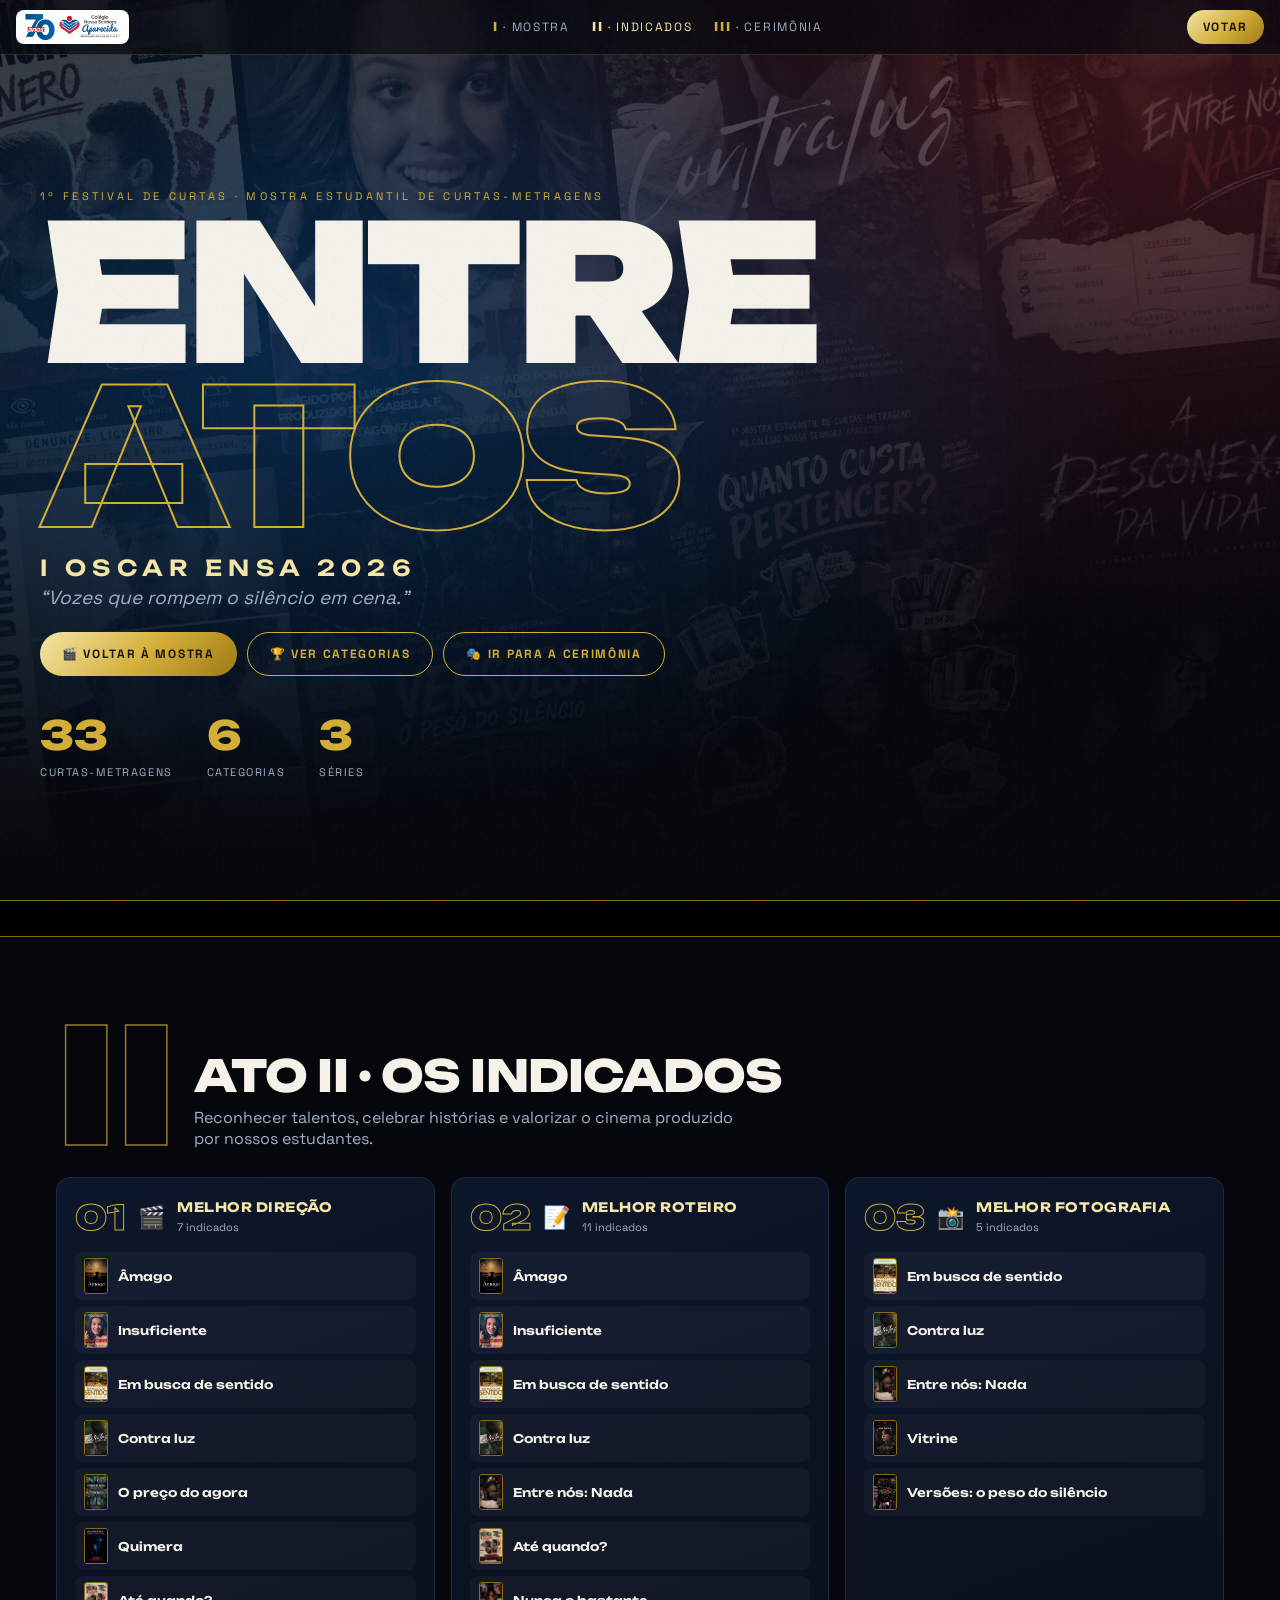
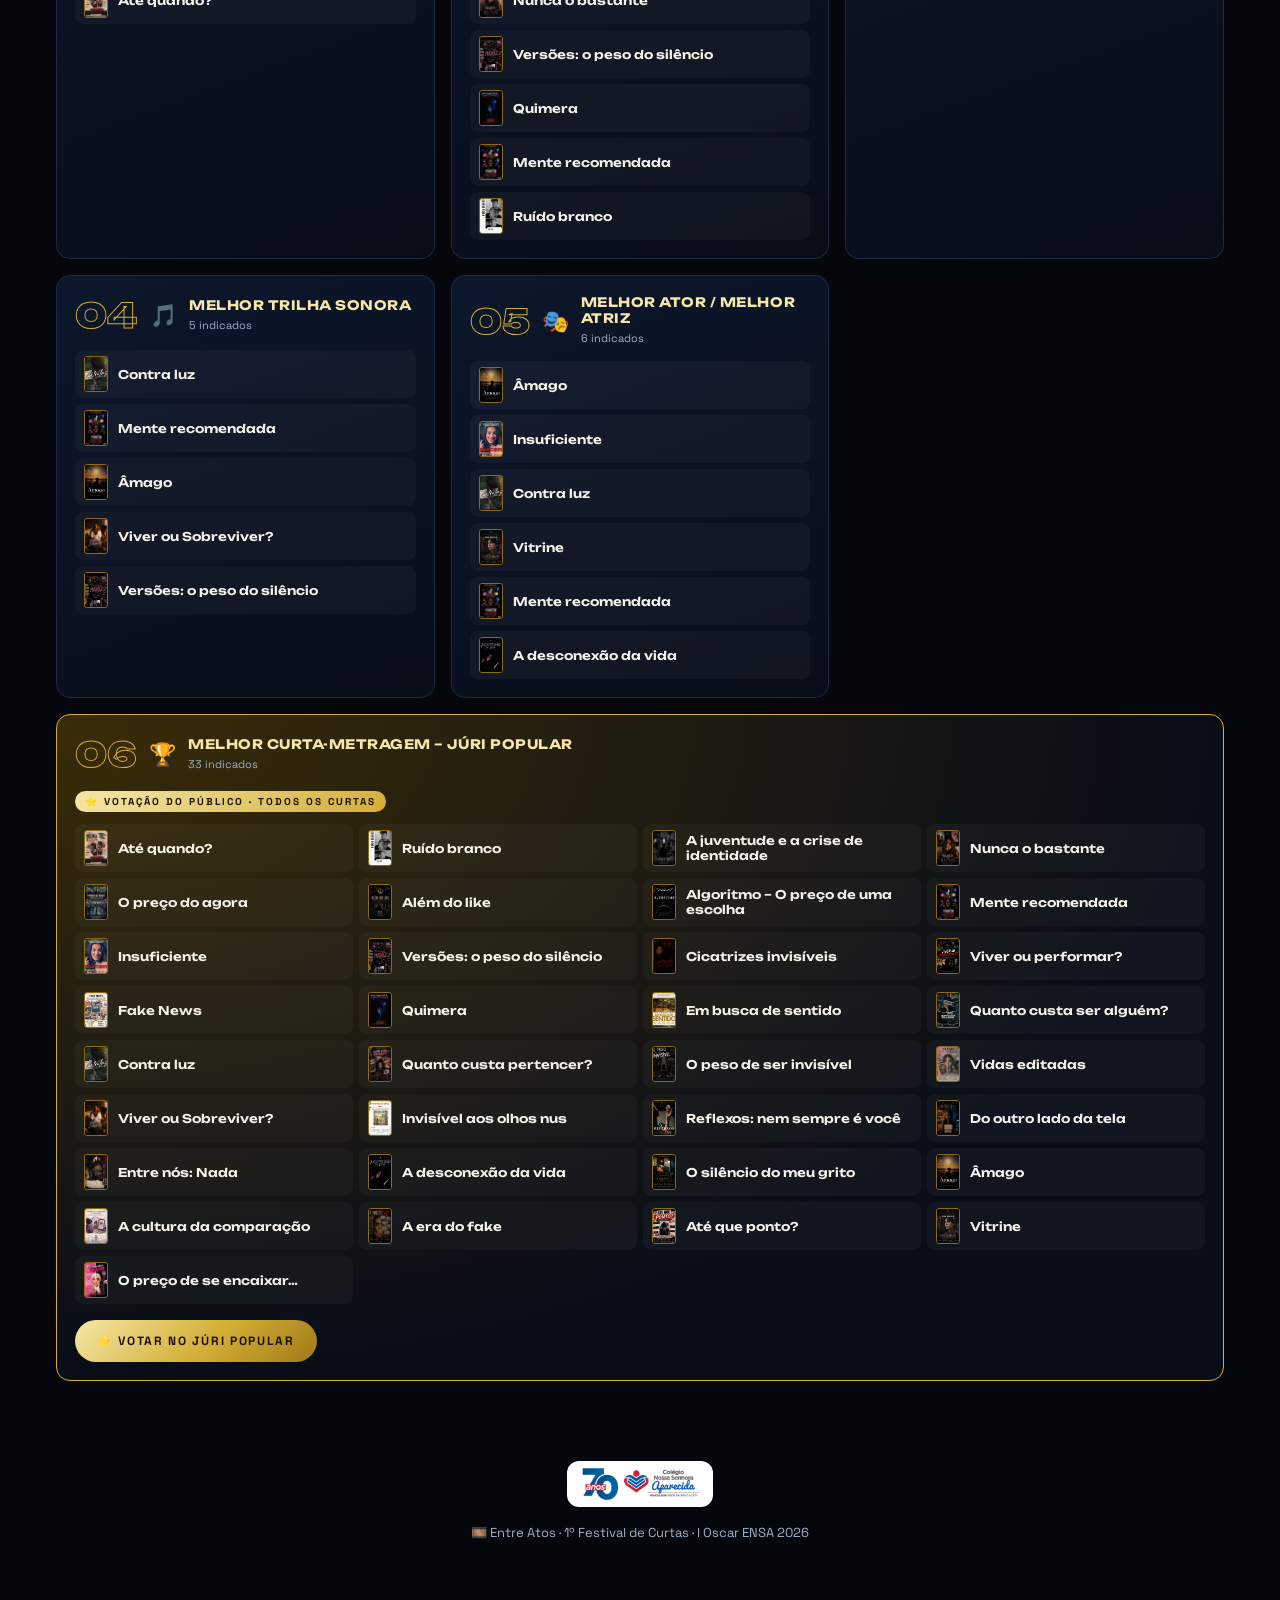
==== II_Indicados.html @ 391a07d2 "Subindo estrutura inicial do projeto" ====
<!DOCTYPE html>
<html lang="pt-BR">
<head>
  <meta charset="utf-8">
  <meta name="viewport" content="width=device-width, initial-scale=1, viewport-fit=cover">
  <meta name="theme-color" content="#05070d">
  <meta name="description" content="Entre Atos · I Oscar ENSA 2026 — Mostra Estudantil de Curtas-Metragens.">
  <link rel="preconnect" href="https://fonts.googleapis.com">
  <link rel="preconnect" href="https://fonts.gstatic.com" crossorigin>
  <link href="https://fonts.googleapis.com/css2?family=Unbounded:wght@500;700;800;900&family=Space+Grotesk:wght@400;500;700&display=swap" rel="stylesheet">
  <link rel="stylesheet" href="style.css">
  <title>Entre Atos · I Oscar ENSA 2026</title>
</head>
<body data-page="indicados">
<nav class="nav">
  <a class="lg" href="I_Mostra.html" aria-label="Entre Atos - início"><img src="assets/logo.png" alt="Colégio Nossa Senhora Aparecida"></a>
  <div class="nl">
    <a href="I_Mostra.html" class=""><b>I</b><span> · Mostra</span></a>
    <a href="II_Indicados.html" class="active"><b>II</b><span> · Indicados</span></a>
    <a href="III_Cerimonia.html" class=""><b>III</b><span> · Cerimônia</span></a>
  </div>
  <a class="btn g sm" data-vote href="https://docs.google.com/forms/d/e/1FAIpQLSeQ3g8DbniPOikSQEBfi3-MFi8w9YhtvsVWeGaP23VTjQNOIw/viewform?usp=header" target="_blank" rel="noopener">Votar</a>
</nav>
<header class="hero" id="top">
  <div class="mos" id="mos"></div>
  <div class="hc">
    <p class="k">1º Festival de Curtas · Mostra Estudantil de Curtas-Metragens</p>
    <h1><span>Entre</span><span class="ol">Atos</span></h1>
    <p class="ed">I OSCAR ENSA 2026</p>
    <p class="tema">“Vozes que rompem o silêncio em cena.”</p>
    <div class="cta"><a class="btn g" href="I_Mostra.html">🎬 Voltar à Mostra</a>
<a class="btn o" href="#indicados">🏆 Ver categorias</a>
<a class="btn o" href="III_Cerimonia.html">🎭 Ir para a Cerimônia</a></div>
    <div class="st"><div><b>33</b><span>curtas-metragens</span></div><div><b>6</b><span>categorias</span></div><div><b>3</b><span>séries</span></div></div>
  </div>
</header>
<div class="mq"><span>✦ ATO I · A MOSTRA ✦ ATO II · OS INDICADOS ✦ ATO III · A CERIMÔNIA ✦ ENTRE ATOS 2026 ✦ I OSCAR ENSA ✦ AND THE WINNER IS… ✦</span></div>
<main>
<section id="indicados">
  <div class="sh rv"><span class="num">II</span><div><h2>Ato II · Os Indicados</h2><p>Reconhecer talentos, celebrar histórias e valorizar o cinema produzido por nossos estudantes.</p></div></div>
  <div class="cg" id="cg"></div>
</section>
</main>
<footer><span class="logo"><img src="assets/logo.png" alt="Colégio Nossa Senhora Aparecida"></span><p>🎞️ Entre Atos · 1º Festival de Curtas · I Oscar ENSA 2026</p></footer>
<div id="dw"></div>
<div id="cer"><button class="btn o cx" type="button" onclick="closeCeremony()">✕ SAIR</button><div id="cs"></div></div>
<script src="apuracao.js"></script>
<script src="script.js"></script>
</body>
</html>
---- style.css ----
:root{--ink:#05070d;--navy:#0b1b33;--blue:#0b5aa8;--red:#e63946;--gold:#d4af37;--gold2:#8a6a14;--gl:#f6e7a8;--tx:#f5f2ea;--mu:#9fb0c8;--card:#0c1426;box-sizing:border-box;padding-top:env(safe-area-inset-top,0px);padding-bottom:env(safe-area-inset-bottom,0px)}
*{box-sizing:border-box}html{scroll-behavior:smooth;color-scheme:dark;scroll-padding-top:72px}
body{margin:0;background:var(--ink);color:var(--tx);font-family:'Space Grotesk',system-ui,sans-serif;overflow-x:hidden}
body:after{content:"";position:fixed;inset:0;pointer-events:none;z-index:200;opacity:.06;background-image:url("data:image/svg+xml,%3Csvg xmlns='http://www.w3.org/2000/svg' width='160' height='160'%3E%3Cfilter id='n'%3E%3CfeTurbulence baseFrequency='.9' numOctaves='2'/%3E%3C/filter%3E%3Crect width='160' height='160' filter='url(%23n)'/%3E%3C/svg%3E")}
.btn{display:inline-flex;align-items:center;gap:6px;border:0;border-radius:999px;padding:13px 22px;font:700 12px 'Space Grotesk',sans-serif;letter-spacing:.14em;text-transform:uppercase;cursor:pointer;text-decoration:none;transition:.25s}
.g{background:linear-gradient(135deg,#f6e7a8,#d4af37 55%,#a07a16);color:#1a1204}.o{background:transparent;border:1px solid var(--gold);color:var(--gold)}.btn:hover{transform:translateY(-2px);filter:brightness(1.12)}.sm{padding:9px 16px}
.nav{position:fixed;top:0;left:0;right:0;z-index:50;display:flex;align-items:center;justify-content:space-between;gap:12px;padding:10px 16px;padding-top:calc(10px + env(safe-area-inset-top,0px));background:rgba(5,7,13,.65);backdrop-filter:blur(14px);border-bottom:1px solid rgba(212,175,55,.2)}
.lg img{height:34px;background:#fff;border-radius:8px;padding:3px 8px;display:block}
.nl{display:flex;gap:22px}.nl a{color:var(--mu);text-decoration:none;font-size:12px;letter-spacing:.14em;text-transform:uppercase;transition:.2s}.nl a:hover{color:var(--gl)}.nl b{font-family:Unbounded,sans-serif;color:var(--gold)}
@media(max-width:700px){.nl span{display:none}.nl{gap:16px}.nl a{font-size:15px}}
.hero{position:relative;min-height:100svh;display:flex;align-items:center;overflow:hidden;padding:96px 16px 40px}
.mos{position:absolute;inset:-12% -6%;display:grid;grid-template-columns:repeat(4,1fr);gap:10px;transform:rotate(-6deg);opacity:.3;filter:grayscale(.55) contrast(1.1)}
.mos div{display:flex;flex-direction:column;gap:10px}.mos div:nth-child(odd){animation:m1 40s ease-in-out infinite alternate}.mos div:nth-child(even){animation:m2 46s ease-in-out infinite alternate}.mos img{width:100%;aspect-ratio:2/3;object-fit:cover;border-radius:6px}
@keyframes m1{to{transform:translateY(-35%)}}@keyframes m2{from{transform:translateY(-35%)}}
.hero:before{content:"";position:absolute;inset:0;z-index:1;background:radial-gradient(ellipse at 25% 40%,rgba(11,90,168,.4),transparent 60%),radial-gradient(ellipse at 90% 10%,rgba(230,57,70,.22),transparent 50%),linear-gradient(180deg,rgba(5,7,13,.1),var(--ink) 96%)}
.hc{position:relative;z-index:2;max-width:1200px;margin:0 auto;width:100%}
.k{font-size:11px;letter-spacing:.3em;text-transform:uppercase;color:var(--gold);margin:14px 0 0}
.hc h1{margin:8px 0 0;font:900 clamp(54px,15vw,190px)/.86 Unbounded,sans-serif;letter-spacing:-.05em;text-transform:uppercase}.hc h1 span{display:block}.hc h1 .ol{color:transparent;-webkit-text-stroke:2px var(--gold);transition:.5s}.hc h1:hover .ol{color:var(--gold)}
.ed{font:600 clamp(13px,2.2vw,22px) Unbounded,sans-serif;letter-spacing:.28em;color:var(--gl);margin:16px 0 4px}.tema{font-style:italic;color:var(--mu);font-size:clamp(15px,2vw,19px);margin:0 0 22px}
.cta{display:flex;gap:10px;flex-wrap:wrap}.st{display:flex;gap:34px;margin-top:34px;flex-wrap:wrap}.st b{display:block;font:800 clamp(26px,4vw,40px) Unbounded,sans-serif;color:var(--gold)}.st span{font-size:11px;letter-spacing:.14em;color:var(--mu);text-transform:uppercase}
.mq{overflow:hidden;white-space:nowrap;background:#000;border-block:1px solid var(--gold2);padding:10px 0;color:var(--gold);font:600 12px Unbounded,sans-serif;letter-spacing:.3em}.mq span{display:inline-block;padding-left:100%;animation:mq 32s linear infinite}@keyframes mq{to{transform:translateX(-100%)}}
section{max-width:1200px;margin:0 auto;padding:84px 16px 10px;position:relative}
.sh{display:flex;align-items:flex-end;gap:18px;margin-bottom:28px;flex-wrap:wrap}.num{font:900 clamp(72px,16vw,160px)/.8 Unbounded,sans-serif;color:transparent;-webkit-text-stroke:1.5px rgba(212,175,55,.7)}
.sh h2{margin:0;font:800 clamp(22px,4.2vw,44px)/1.05 Unbounded,sans-serif;text-transform:uppercase;letter-spacing:-.02em}.sh p{margin:8px 0 0;color:var(--mu);max-width:540px}
.fl{display:flex;gap:8px;flex-wrap:wrap;margin-bottom:18px;align-items:center}.fl button{background:transparent;color:var(--tx);border:1px solid #2a3957;border-radius:999px;padding:8px 16px;font:500 13px 'Space Grotesk',sans-serif;cursor:pointer;transition:.2s}.fl button.on,.fl button:hover{background:var(--gold);color:#1a1204;border-color:var(--gold)}
.fl input{flex:1;min-width:180px;max-width:320px;background:#0c1426;border:1px solid #2a3957;border-radius:999px;padding:9px 16px;color:var(--tx);font:14px 'Space Grotesk',sans-serif}
.tg{display:grid;grid-template-columns:repeat(auto-fill,minmax(150px,1fr));gap:12px}@media(min-width:700px){.tg{grid-template-columns:repeat(auto-fill,minmax(200px,1fr));gap:16px}}
.tl{position:relative;padding:0;border:1px solid #1d2a44;border-radius:10px;overflow:hidden;aspect-ratio:2/3;background:var(--card);cursor:pointer;color:inherit;text-align:left;transition:.35s}.tl img{position:absolute;inset:0;width:100%;height:100%;object-fit:cover;transition:.6s}
.tl:hover{transform:translateY(-6px);border-color:var(--gold);box-shadow:0 18px 50px rgba(0,0,0,.6),0 0 30px rgba(212,175,55,.25)}.tl:hover img{transform:scale(1.07)}
.tc{position:absolute;left:0;right:0;bottom:0;padding:38px 10px 10px;background:linear-gradient(transparent,rgba(5,7,13,.94));display:flex;flex-direction:column;gap:3px}.tc small{font-size:10px;letter-spacing:.12em;color:var(--gold);text-transform:uppercase}.tc b{font:700 clamp(12px,1.5vw,15px)/1.15 Unbounded,sans-serif}.tc em{font-style:normal;font-size:10px;color:var(--gl)}
.rv{opacity:0;transform:translateY(26px);transition:opacity .7s,transform .7s}.rv.in{opacity:1;transform:none}
.cg{display:grid;grid-template-columns:repeat(auto-fit,minmax(min(100%,330px),1fr));gap:16px}
.cc{position:relative;border:1px solid #1d2a44;border-radius:14px;padding:18px;background:linear-gradient(160deg,#0d172b,#080d18);overflow:hidden;transition:border-color .25s,box-shadow .25s}.cc:hover{border-color:var(--gold);box-shadow:0 0 30px rgba(212,175,55,.2)}
.ch{display:flex;gap:12px;align-items:center;margin-bottom:14px}.no{font:900 34px Unbounded,sans-serif;color:transparent;-webkit-text-stroke:1px var(--gold)}.ic{font-size:22px}.ch h3{margin:0;font:700 13px Unbounded,sans-serif;letter-spacing:.04em;text-transform:uppercase;color:var(--gl)}.ch small{color:var(--mu);font-size:11px}
.cc ol{list-style:none;margin:0;padding:0;display:grid;gap:6px}.cc li{opacity:0;transform:translateX(-10px);transition:opacity .5s,transform .5s;transition-delay:calc(var(--d)*70ms)}.cc.in li{opacity:1;transform:none}
.cc li button{width:100%;display:flex;align-items:center;gap:10px;background:rgba(255,255,255,.03);border:1px solid transparent;border-radius:8px;padding:5px 8px;color:var(--tx);font:600 12px Unbounded,sans-serif;text-align:left;cursor:pointer;transition:.2s}.cc li button:hover{border-color:var(--gold);background:rgba(212,175,55,.1);transform:translateX(4px)}
.cc li img{width:24px;height:36px;object-fit:cover;border-radius:3px;border:1px solid var(--gold2);flex:none}
.jj{grid-column:1/-1;border-color:var(--gold);background:radial-gradient(ellipse at top left,#3a2c08,#080d18 70%);animation:awg 3s ease-in-out infinite}@keyframes awg{50%{box-shadow:0 0 70px rgba(212,175,55,.4)}}.jj ol{grid-template-columns:repeat(auto-fit,minmax(min(100%,230px),1fr))}.jj .btn{margin-top:16px}
.bd{display:inline-block;background:linear-gradient(135deg,#f6e7a8,#d4af37);color:#1a1204;font:700 10px 'Space Grotesk',sans-serif;letter-spacing:.2em;padding:4px 10px;border-radius:99px;margin-bottom:12px}
.p3{display:grid;grid-template-columns:repeat(auto-fit,minmax(min(100%,340px),1fr));gap:16px}.pn{border:1px solid #1d2a44;border-radius:16px;padding:24px;background:linear-gradient(160deg,#0d172b,#080d18)}.pn h3{margin:0 0 8px;font:800 18px Unbounded,sans-serif;text-transform:uppercase;color:var(--gl)}.pn p{color:var(--mu);margin:0 0 16px}
.bl{display:grid;grid-template-columns:22px 34px 1fr 30px;gap:10px;align-items:center;margin:9px 0;font-size:13px}.bl b{font-family:Unbounded,sans-serif;color:var(--gold)}.bl img,.bl .ph{width:34px;height:50px;object-fit:cover;border-radius:3px;background:#1b2740}.bl em{font-style:normal;text-align:right}
.sb2{display:none;color:#ffb347;font-size:11px;letter-spacing:.15em;margin:10px 0 0;animation:bl 1.4s infinite}@keyframes bl{50%{opacity:.4}}
.trk{height:8px;border-radius:9px;background:#1b2740;overflow:hidden;margin-top:4px}.fill{display:block;height:100%;width:0;border-radius:9px;background:linear-gradient(90deg,#0b5aa8,#4aa3ff);transition:width 1.5s cubic-bezier(.2,.9,.2,1)}
.row.lead .fill{background:linear-gradient(90deg,#a07a16,#ffe27a);box-shadow:0 0 10px #ffd86b}.row.lead .lb:after{content:" 👑"}
.dash{margin-top:16px;padding:14px;border:1px solid #1d2a44;border-radius:12px}.dash h4{margin:0 0 8px;font:700 10px Unbounded,sans-serif;letter-spacing:.14em;color:var(--gold);display:flex;justify-content:space-between;gap:6px}.row{display:grid;grid-template-columns:70px 1fr 26px;gap:8px;align-items:center;font-size:12px;margin:5px 0;color:var(--mu)}.row b{text-align:right;color:var(--tx)}
#dw{position:fixed;inset:0;z-index:120;display:none}#dw.on{display:block}.dwb{position:absolute;inset:0;background:rgba(0,0,0,.8);backdrop-filter:blur(6px)}
.dwp{position:absolute;left:50%;top:50%;transform:translate(-50%,-50%);width:min(920px,94vw);max-height:90vh;overflow:auto;background:#0a1222;border:1px solid var(--gold);border-radius:16px;padding:18px;animation:pop .35s}@keyframes pop{from{opacity:0;transform:translate(-50%,-46%)}}
.dwi{display:grid;grid-template-columns:minmax(120px,260px) 1fr;gap:20px}.dwi img{width:100%;aspect-ratio:2/3;object-fit:cover;border-radius:10px;box-shadow:0 0 0 2px var(--gold)}.dwi h3{font:800 clamp(20px,3.4vw,34px)/1.1 Unbounded,sans-serif;margin:6px 0;color:var(--gl)}.dwi p{margin:6px 0;color:#dfe6f2;line-height:1.5}.dwi .m{color:var(--gold);font-size:13px}
.tg2{display:flex;gap:6px;flex-wrap:wrap;margin:10px 0}.tg2 span{font-size:11px;border:1px solid var(--gold2);border-radius:99px;padding:3px 10px;color:var(--gl)}.ac{display:flex;gap:8px;flex-wrap:wrap;margin-top:12px}
@media(max-width:600px){.dwi{grid-template-columns:110px 1fr;gap:12px}}
.x{position:absolute;top:10px;right:12px;background:#0a1222;border:1px solid var(--gold2);color:var(--gold);border-radius:50%;width:32px;height:32px;cursor:pointer;z-index:2}
footer{text-align:center;color:var(--mu);font-size:13px;padding:70px 16px 50px}footer .logo img{height:46px;background:#fff;border-radius:12px;padding:6px 14px}
@keyframes up{from{opacity:0;transform:translateY(20px)}}@keyframes fl{50%{transform:translateY(-8px)}}
#cer h1{font:900 clamp(30px,7vw,72px)/1.05 Unbounded,sans-serif;margin:8px 0;color:var(--gl)}#cer h2{font:800 clamp(24px,5vw,52px) Unbounded,sans-serif;margin:10px 0;text-transform:uppercase}#cer .k{margin:6px 0}#cer .tema{margin:8px 0 18px}#cer .tro{font-size:60px;animation:fl 3s infinite}
@media(prefers-reduced-motion:reduce){.rv,.cc li{transition:none;opacity:1;transform:none}.mos div,.jj,.mq span{animation:none}}
#cer{position:fixed;inset:0;z-index:90;background:radial-gradient(ellipse at top,#2a2108,#000 60%);display:none;align-items:center;justify-content:center;text-align:center;padding:20px;overflow:auto}#cer.on{display:flex}
#cs{width:100%}#cer h2{font-size:clamp(26px,5vw,56px);margin:10px 0}
.cx{position:absolute;top:14px;right:16px;z-index:2}
.cn{display:flex;gap:12px;justify-content:center;flex-wrap:wrap;margin:18px 0}.cn figure{margin:0;width:clamp(80px,14vw,150px);animation:up .8s both}.cn img{width:100%;aspect-ratio:2/3;object-fit:cover;border:1px solid var(--gold2);border-radius:4px}.cn figcaption{font-size:12px;margin-top:4px;color:var(--mu)}
.env{font-size:clamp(80px,16vw,160px);animation:shk .5s infinite}@keyframes shk{25%{transform:rotate(-6deg)}75%{transform:rotate(6deg)}}
.win{display:flex;align-items:center;gap:28px;justify-content:center;flex-wrap:wrap;margin-bottom:18px;animation:up .9s both}.win img{height:min(58vh,520px);aspect-ratio:2/3;object-fit:cover;border-radius:6px;box-shadow:0 0 0 3px var(--gold),0 0 80px rgba(212,175,55,.6)}
.cf{position:fixed;top:-20px;width:10px;height:14px;animation:cf linear forwards;z-index:95;pointer-events:none}@keyframes cf{to{transform:translateY(110vh) rotate(720deg)}}

/* Navegação entre os três atos */
.nl a.active{color:var(--gl);}
.nl a.active b{color:var(--gl);}
.tc em{display:block;line-height:1.35;margin-top:4px;max-height:3.9em;overflow:hidden;}

/* Indicações individuais no detalhe do curta */
.indication-panel{margin-top:18px;padding:14px;border:1px solid rgba(212,175,55,.35);border-radius:12px;background:rgba(212,175,55,.055);}
.indication-panel h4{margin:0 0 10px;color:var(--gold);font:700 10px Unbounded,sans-serif;letter-spacing:.15em;text-transform:uppercase;}
.indication-tags{display:flex;gap:7px;flex-wrap:wrap;}
.indication-tags span{font-size:11px;border:1px solid var(--gold2);border-radius:99px;padding:5px 10px;color:var(--gl);background:rgba(212,175,55,.07);}
.no-indication{font-size:12px;color:var(--mu);}

/* Lista completa do Júri Popular */
.pn.popular-panel{grid-column:1/-1;}
.people-grid{display:grid;grid-template-columns:repeat(auto-fill,minmax(112px,1fr));gap:12px;margin-top:18px;}
.people-card{display:flex;flex-direction:column;gap:7px;min-width:0;background:rgba(255,255,255,.025);border:1px solid #1d2a44;border-radius:10px;padding:8px;color:var(--tx);text-align:left;cursor:pointer;transition:.25s;}
.people-card:hover{border-color:var(--gold);transform:translateY(-4px);}
.people-card img{width:100%;aspect-ratio:2/3;object-fit:cover;border-radius:5px;}
.people-card b{font:600 10px/1.3 Unbounded,sans-serif;color:var(--gl);}
.people-card small{color:var(--mu);font-size:10px;}
.score-note{color:var(--mu);font-size:12px;line-height:1.5;margin:14px 0 0;}
.board-empty{border:1px dashed #42516b;border-radius:10px;padding:18px;color:var(--mu);font-size:13px;line-height:1.5;}

/* Ajustes do modo cerimônia com a quantidade completa de indicados */
#cer .cn{max-height:55vh;overflow:auto;padding:8px;}
#cer .cn.popular-nominees{display:grid;grid-template-columns:repeat(auto-fill,minmax(78px,1fr));gap:12px;}
#cer .cn.popular-nominees figure{width:auto;min-width:0;}
#cer .cn.popular-nominees figcaption{font-size:10px;line-height:1.25;}
.cer-wait{max-width:620px;margin:0 auto;color:var(--mu);line-height:1.6;}
.cer-winner-count{color:var(--gold);font-size:15px;margin-top:8px;}
@media(max-width:600px){
  .people-grid{grid-template-columns:repeat(auto-fill,minmax(88px,1fr));gap:8px;}
  .people-card{padding:6px;}
  .pn.popular-panel{padding:16px;}
  #cer .cn.popular-nominees{grid-template-columns:repeat(auto-fill,minmax(66px,1fr));}
}
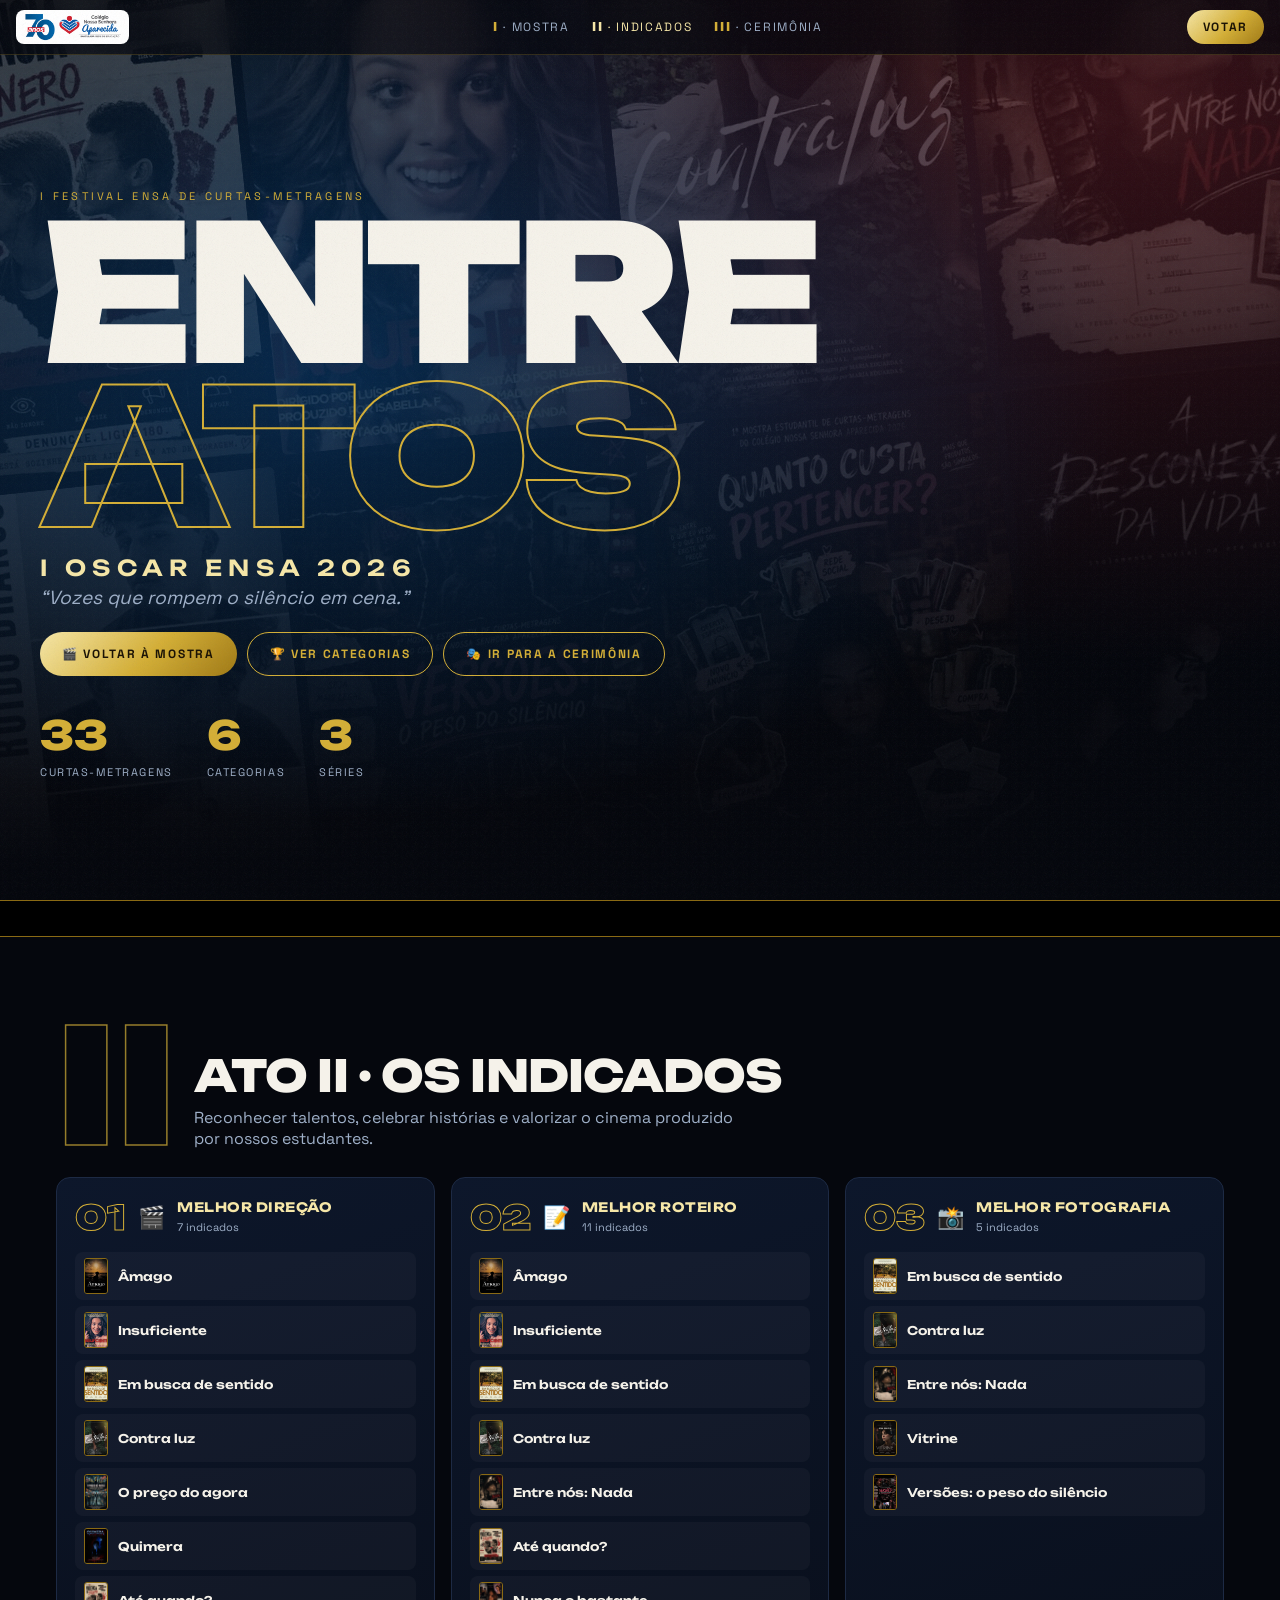
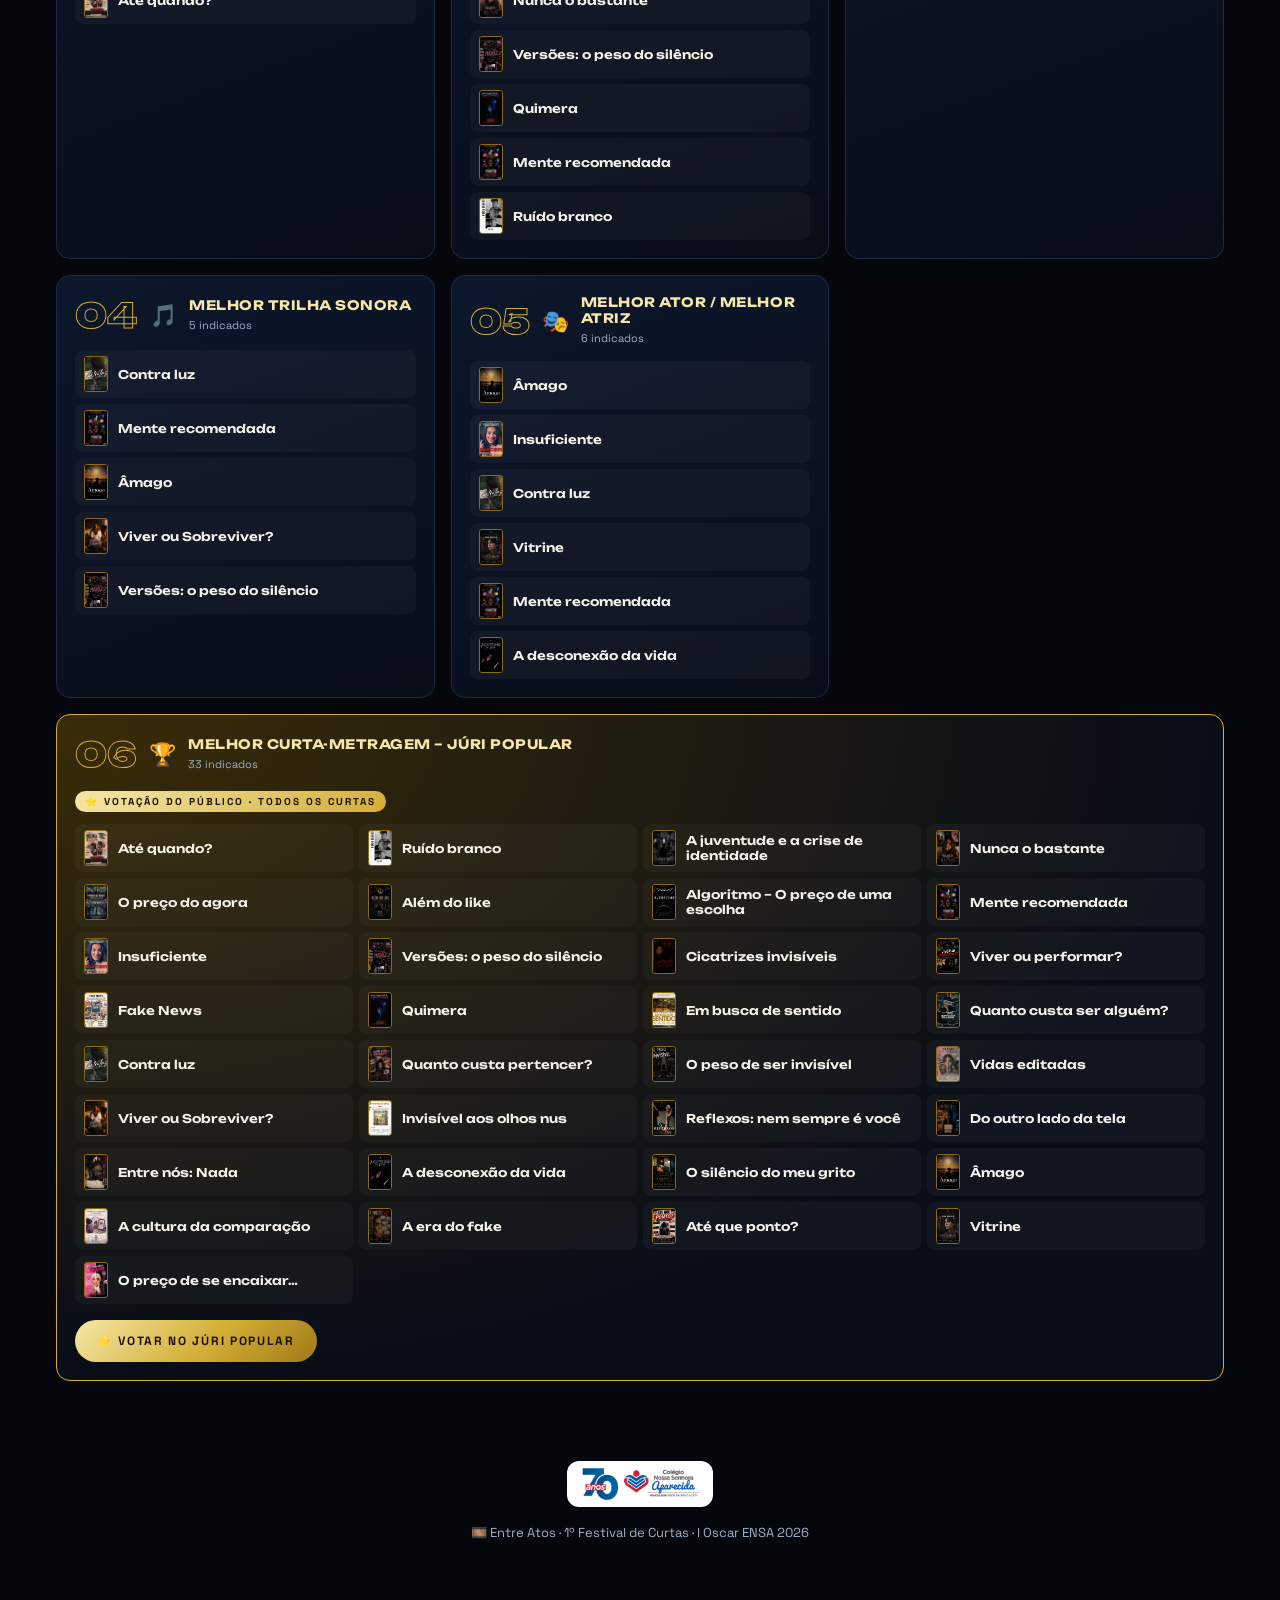
==== commit a18722e1: "Atualização de textos" ====
--- a/II_Indicados.html
+++ b/II_Indicados.html
@@ -9,7 +9,7 @@
   <link rel="preconnect" href="https://fonts.gstatic.com" crossorigin>
   <link href="https://fonts.googleapis.com/css2?family=Unbounded:wght@500;700;800;900&family=Space+Grotesk:wght@400;500;700&display=swap" rel="stylesheet">
   <link rel="stylesheet" href="style.css">
-  <title>Entre Atos · I Oscar ENSA 2026</title>
+  <title>I Festival ENSA de Curtas-Metragens</title>
 </head>
 <body data-page="indicados">
 <nav class="nav">
@@ -24,7 +24,7 @@
 <header class="hero" id="top">
   <div class="mos" id="mos"></div>
   <div class="hc">
-    <p class="k">1º Festival de Curtas · Mostra Estudantil de Curtas-Metragens</p>
+    <p class="k">I Festival ENSA de Curtas-Metragens</p>
     <h1><span>Entre</span><span class="ol">Atos</span></h1>
     <p class="ed">I OSCAR ENSA 2026</p>
     <p class="tema">“Vozes que rompem o silêncio em cena.”</p>
@@ -34,7 +34,7 @@
     <div class="st"><div><b>33</b><span>curtas-metragens</span></div><div><b>6</b><span>categorias</span></div><div><b>3</b><span>séries</span></div></div>
   </div>
 </header>
-<div class="mq"><span>✦ ATO I · A MOSTRA ✦ ATO II · OS INDICADOS ✦ ATO III · A CERIMÔNIA ✦ ENTRE ATOS 2026 ✦ I OSCAR ENSA ✦ AND THE WINNER IS… ✦</span></div>
+<div class="mq"><span>✦ ATO I · A MOSTRA ✦ ATO II · OS INDICADOS ✦ ATO III · A CERIMÔNIA ✦ ENTRE ATOS 2026 ✦ I OSCAR ENSA ✦ E O VENCEDOR É… ✦</span></div>
 <main>
 <section id="indicados">
   <div class="sh rv"><span class="num">II</span><div><h2>Ato II · Os Indicados</h2><p>Reconhecer talentos, celebrar histórias e valorizar o cinema produzido por nossos estudantes.</p></div></div>
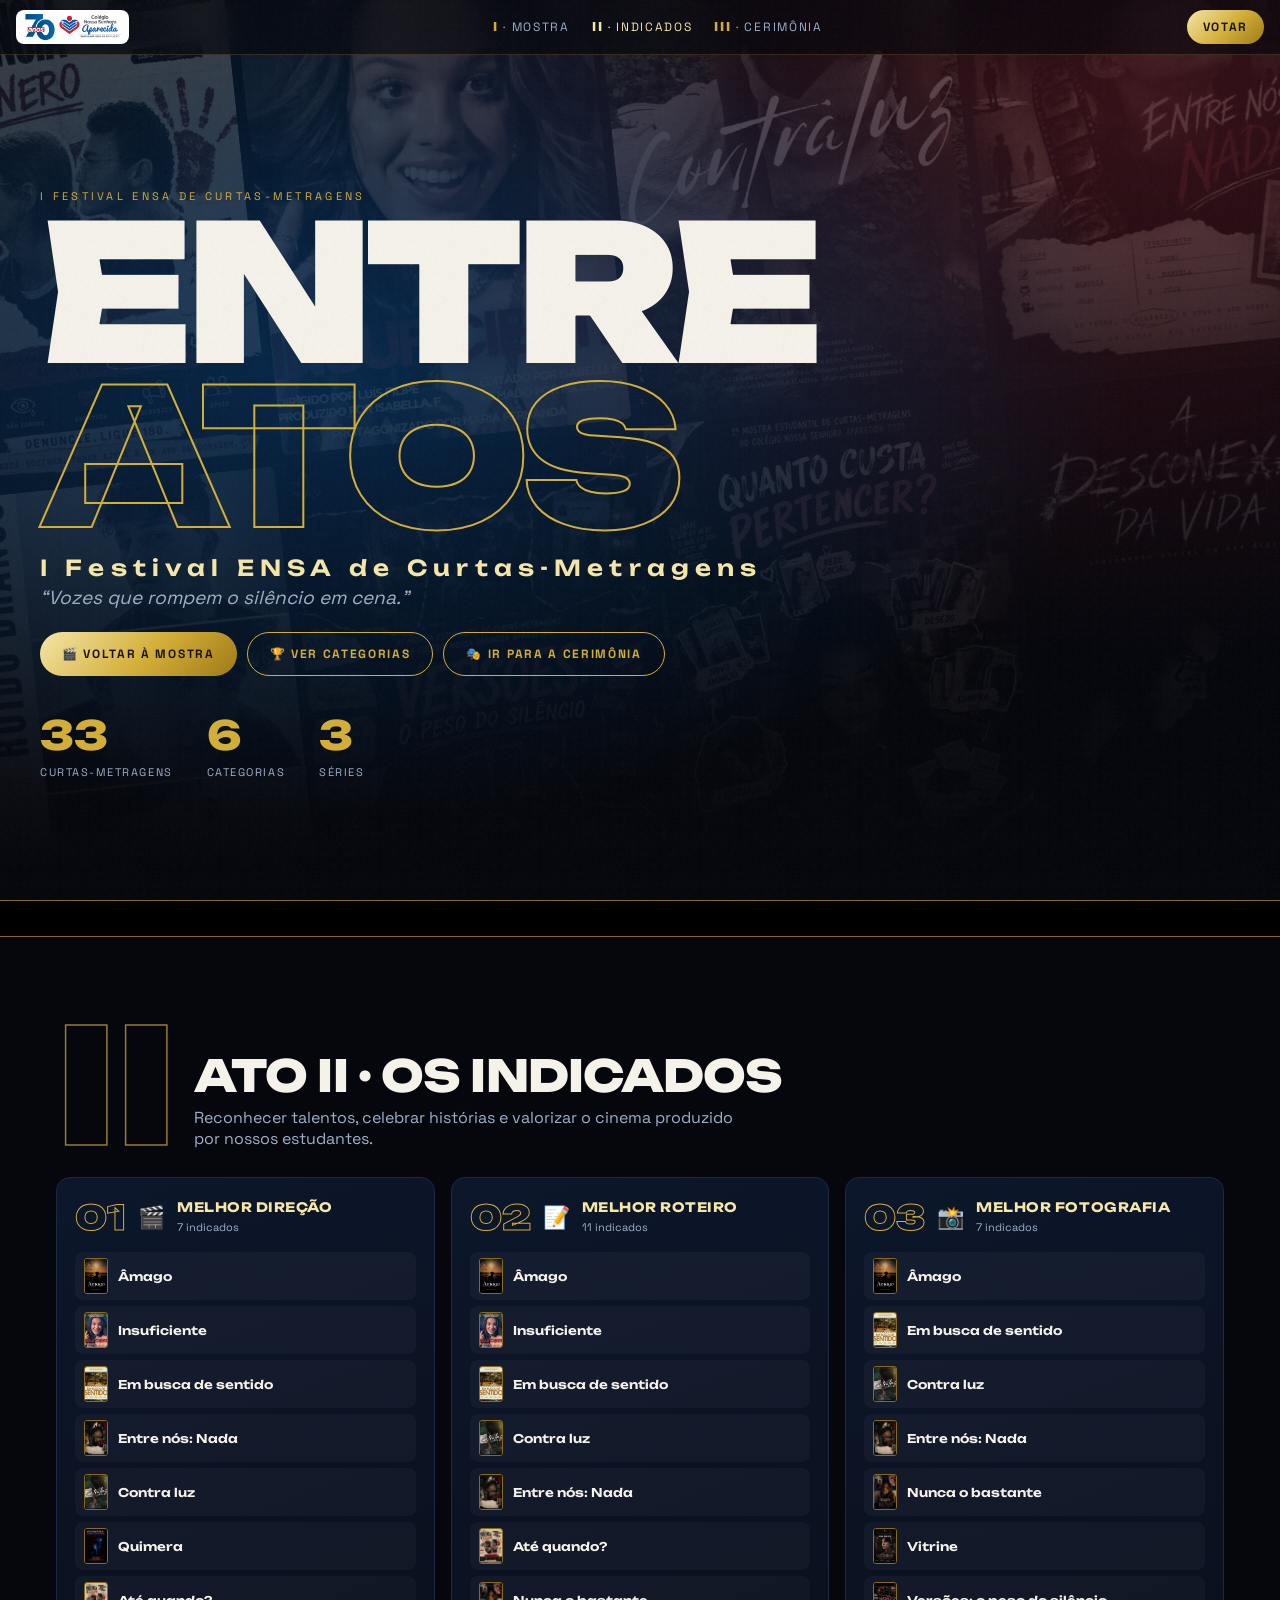
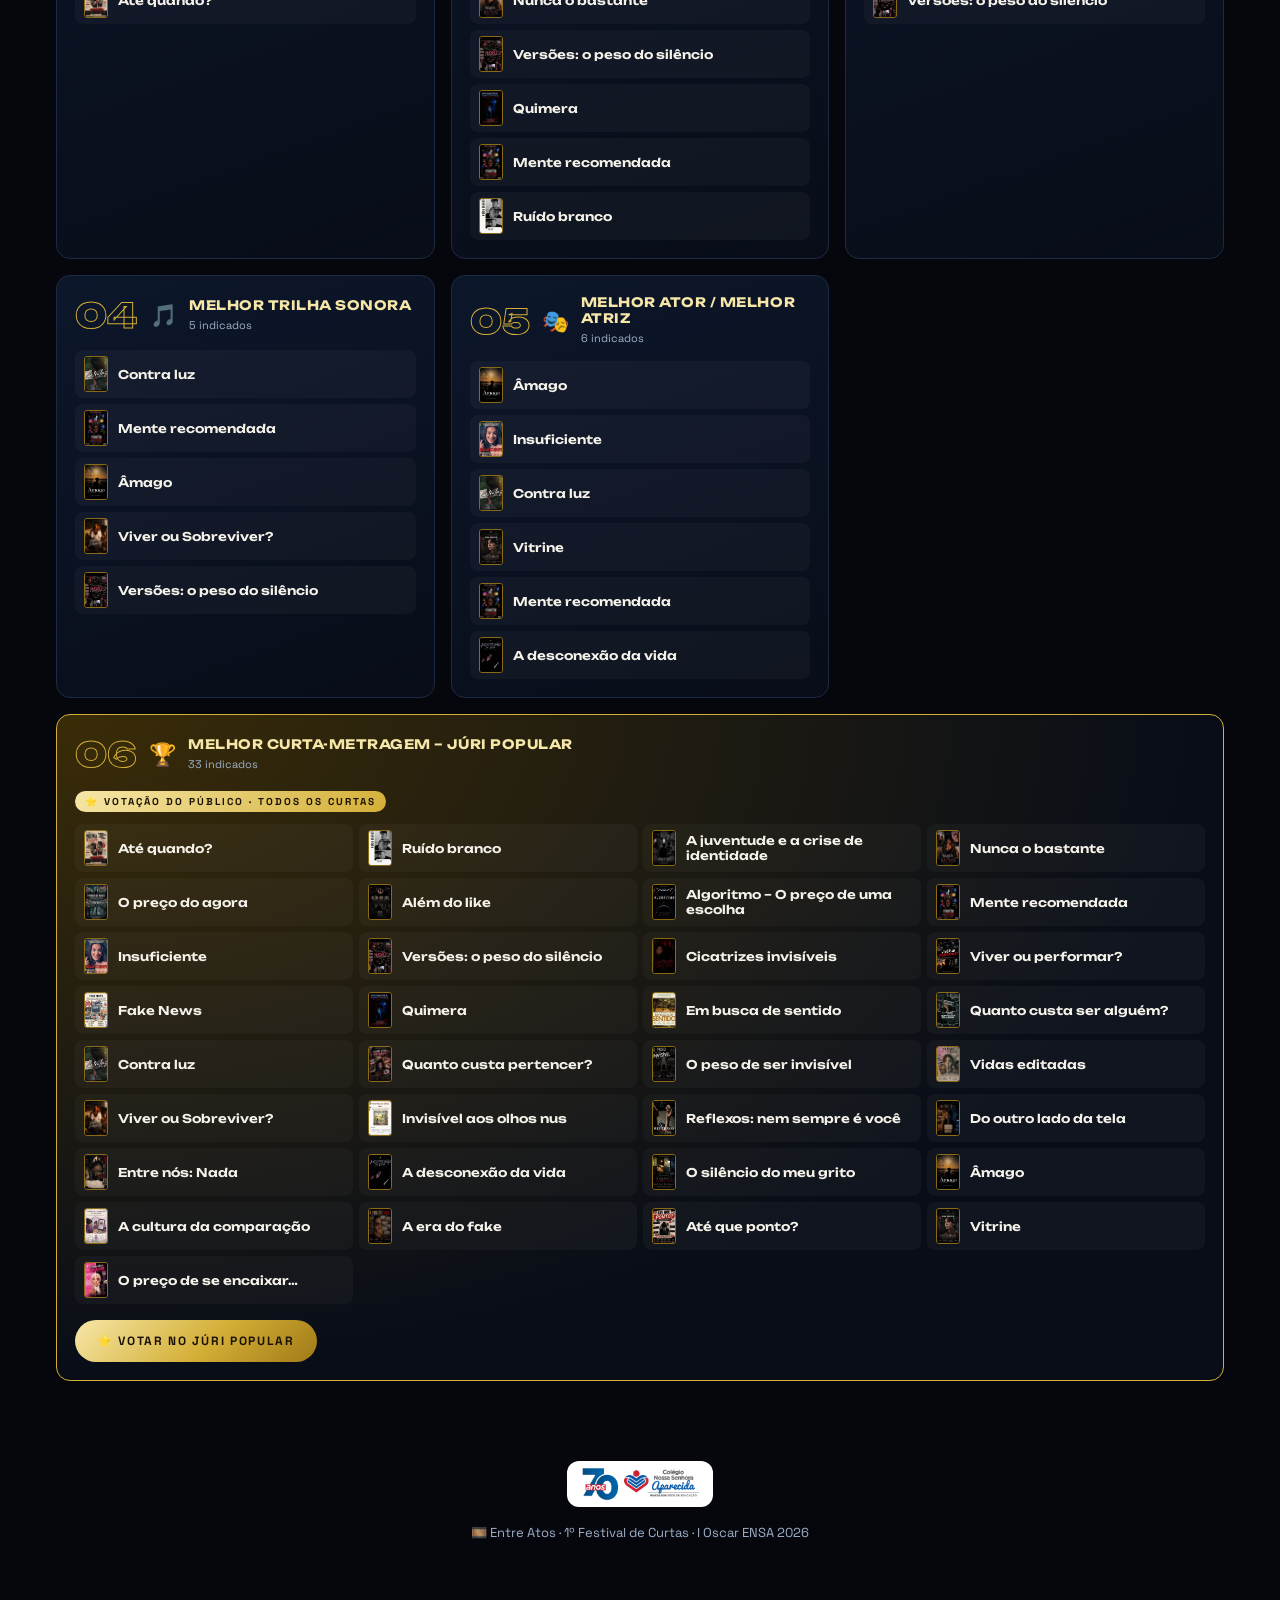
==== commit 0a0b59d2: "Substituição na lista de indicados" ====
--- a/II_Indicados.html
+++ b/II_Indicados.html
@@ -26,7 +26,7 @@
   <div class="hc">
     <p class="k">I Festival ENSA de Curtas-Metragens</p>
     <h1><span>Entre</span><span class="ol">Atos</span></h1>
-    <p class="ed">I OSCAR ENSA 2026</p>
+    <p class="ed">I Festival ENSA de Curtas-Metragens</p>
     <p class="tema">“Vozes que rompem o silêncio em cena.”</p>
     <div class="cta"><a class="btn g" href="I_Mostra.html">🎬 Voltar à Mostra</a>
 <a class="btn o" href="#indicados">🏆 Ver categorias</a>
